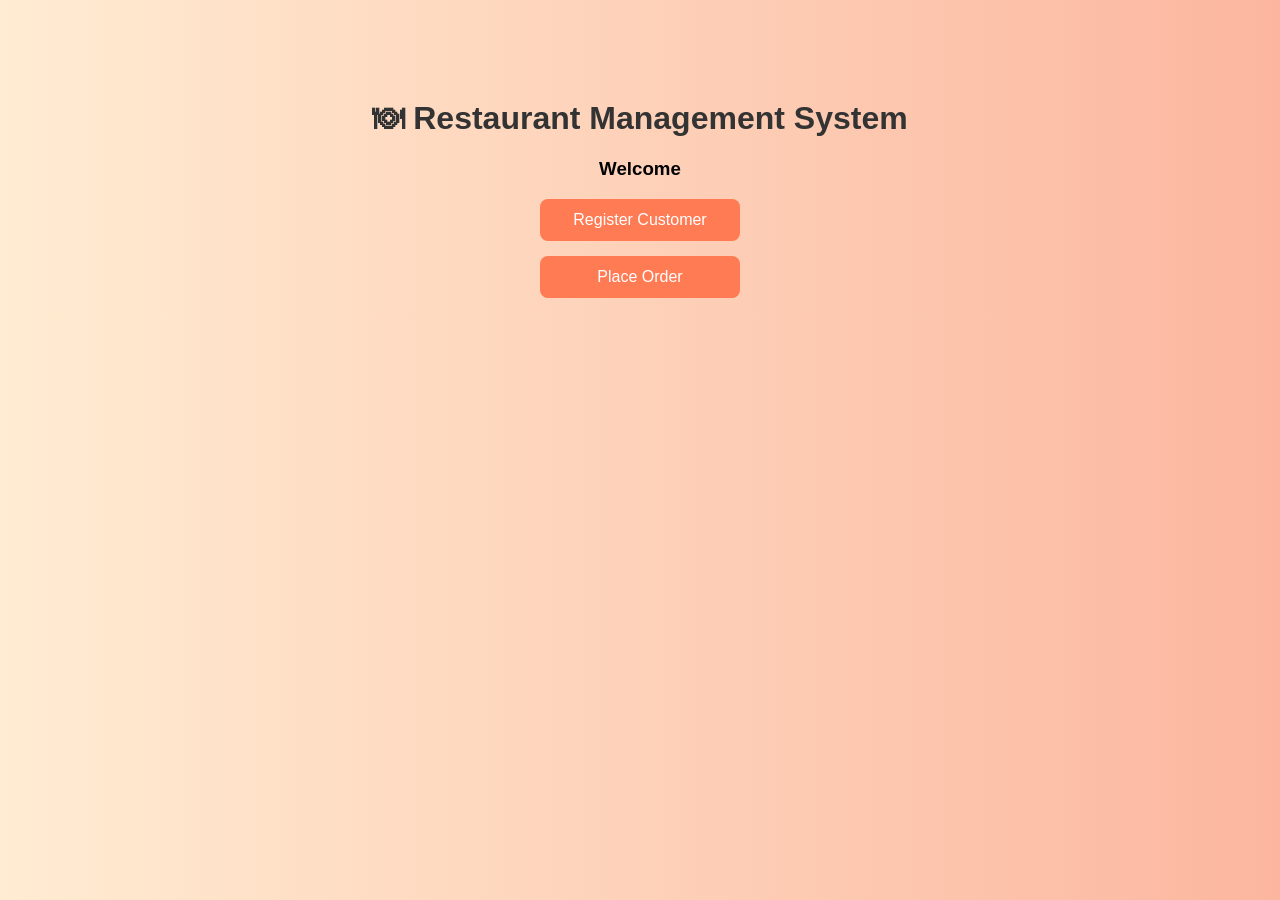
==== frontend/index.html @ b4f4a966 "Updated frontend" ====
<!DOCTYPE html>
<html>
<head>
    <meta charset="UTF-8">
    <title>Restaurant Management System</title>

    <style>
        body {
            font-family: Arial, sans-serif;
            background: linear-gradient(to right, #ffecd2, #fcb69f);
            text-align: center;
            margin: 0;
            padding: 0;
        }

        .container {
            margin-top: 100px;
        }

        h1 {
            color: #333;
        }

        .btn {
            display: block;
            width: 200px;
            margin: 15px auto;
            padding: 12px;
            font-size: 16px;
            color: white;
            background-color: #ff7b54;
            border: none;
            border-radius: 8px;
            cursor: pointer;
            transition: 0.3s;
        }

        .btn:hover {
            background-color: #ff5722;
        }
    </style>
</head>

<body>

<div class="container">
    <h1>🍽 Restaurant Management System</h1>
    <h3>Welcome</h3>

    <button class="btn" onclick="location.href='customer_form.html'">
        Register Customer
    </button>

    <button class="btn" onclick="location.href='order_form.html'">
        Place Order
    </button>
</div>

</body>
</html>
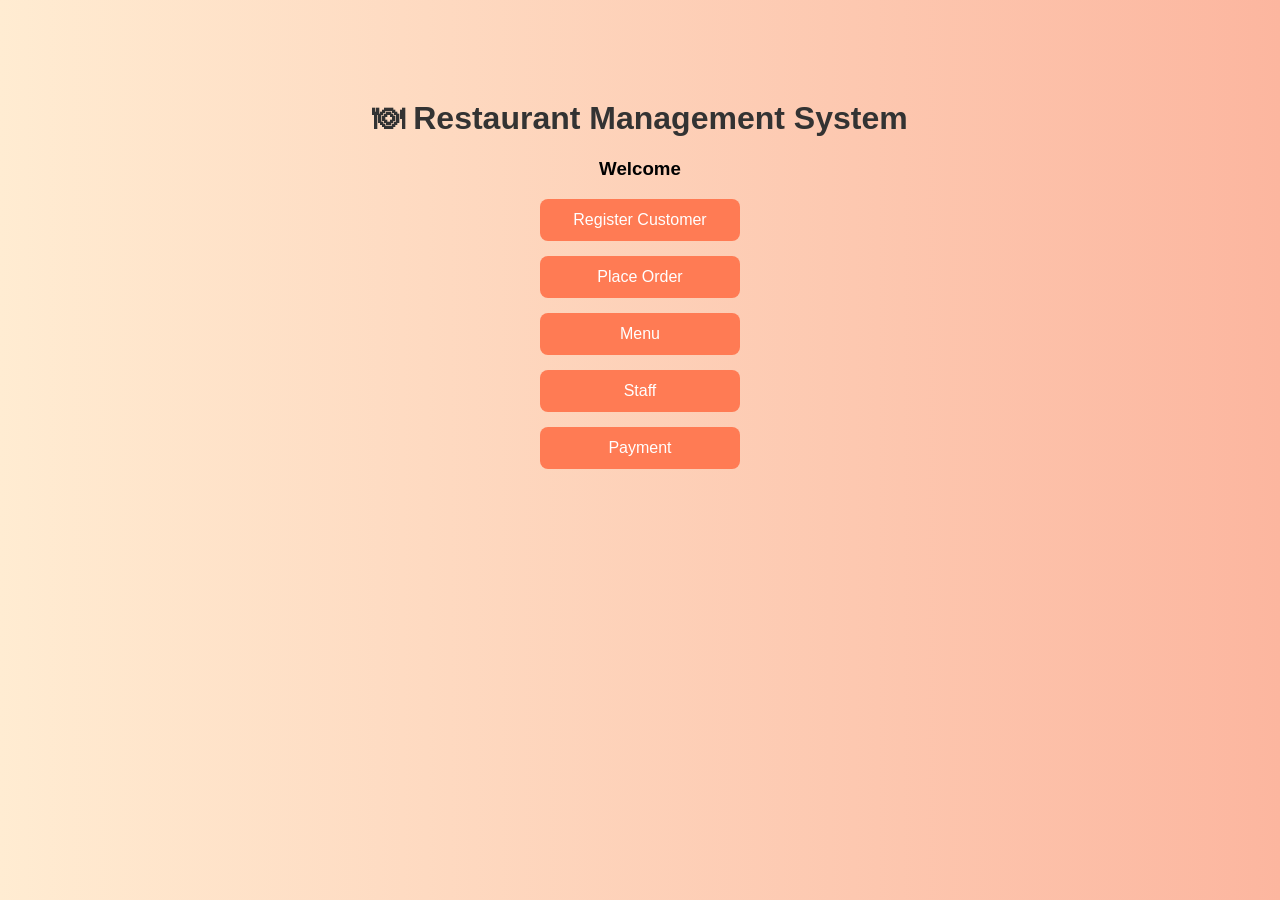
==== commit 0ecbed37: "Updated index with all entity navigation" ====
--- a/frontend/index.html
+++ b/frontend/index.html
@@ -54,6 +54,18 @@
     <button class="btn" onclick="location.href='order_form.html'">
         Place Order
     </button>
+    
+     <button class="btn" onclick="location.href='menu_form.html'">
+        Menu
+    </button>
+
+    <button class="btn" onclick="location.href='staff_form.html'">
+        Staff
+    </button>
+
+    <button class="btn" onclick="location.href='payment_form.html'">
+        Payment
+    </button>
 </div>
 
 </body>
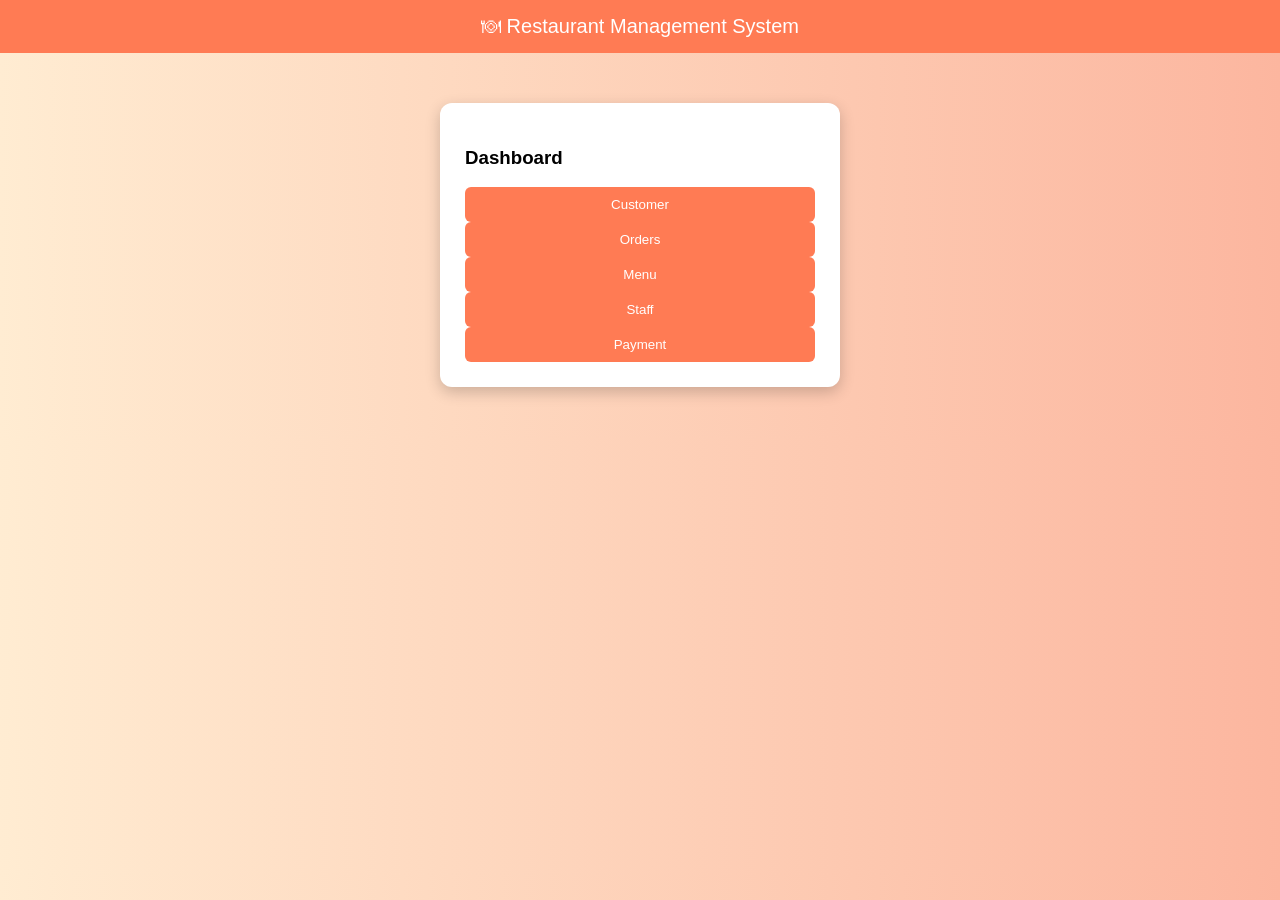
==== commit 5b298e75: "Upgraded UI to modern layout with navbar and cards" ====
--- a/frontend/index.html
+++ b/frontend/index.html
@@ -5,67 +5,75 @@
     <title>Restaurant Management System</title>
 
     <style>
-        body {
-            font-family: Arial, sans-serif;
-            background: linear-gradient(to right, #ffecd2, #fcb69f);
-            text-align: center;
-            margin: 0;
-            padding: 0;
-        }
+body {
+    font-family: 'Segoe UI', Arial;
+    background: linear-gradient(to right, #ffecd2, #fcb69f);
+    margin: 0;
+}
 
-        .container {
-            margin-top: 100px;
-        }
+/* Navbar */
+.navbar {
+    background-color: #ff7b54;
+    padding: 15px;
+    color: white;
+    font-size: 20px;
+    text-align: center;
+}
 
-        h1 {
-            color: #333;
-        }
+/* Card container */
+.container {
+    width: 350px;
+    margin: 50px auto;
+    background: white;
+    padding: 25px;
+    border-radius: 12px;
+    box-shadow: 0px 5px 15px rgba(0,0,0,0.2);
+}
 
-        .btn {
-            display: block;
-            width: 200px;
-            margin: 15px auto;
-            padding: 12px;
-            font-size: 16px;
-            color: white;
-            background-color: #ff7b54;
-            border: none;
-            border-radius: 8px;
-            cursor: pointer;
-            transition: 0.3s;
-        }
+/* Inputs */
+input, select, textarea {
+    width: 100%;
+    padding: 10px;
+    margin: 8px 0;
+    border-radius: 6px;
+    border: 1px solid #ccc;
+}
 
-        .btn:hover {
-            background-color: #ff5722;
-        }
-    </style>
+/* Buttons */
+button, input[type="submit"] {
+    width: 100%;
+    padding: 10px;
+    background-color: #ff7b54;
+    color: white;
+    border: none;
+    border-radius: 6px;
+    cursor: pointer;
+}
+
+button:hover {
+    background-color: #ff5722;
+}
+
+/* Back button */
+.back {
+    margin-top: 10px;
+    background: #555;
+}
+</style>
 </head>
 
 <body>
 
+<div class="navbar">🍽 Restaurant Management System</div>
+
 <div class="container">
-    <h1>🍽 Restaurant Management System</h1>
-    <h3>Welcome</h3>
+    <h3>Dashboard</h3>
 
-    <button class="btn" onclick="location.href='customer_form.html'">
-        Register Customer
-    </button>
-
-    <button class="btn" onclick="location.href='order_form.html'">
-        Place Order
-    </button>
-    
-     <button class="btn" onclick="location.href='menu_form.html'">
-        Menu
-    </button>
-
-    <button class="btn" onclick="location.href='staff_form.html'">
-        Staff
-    </button>
-
-    <button class="btn" onclick="location.href='payment_form.html'">
-        Payment
-    </button>
+    <button onclick="location.href='customer_form.html'">Customer</button>
+    <button onclick="location.href='order_form.html'">Orders</button>
+    <button onclick="location.href='menu_form.html'">Menu</button>
+    <button onclick="location.href='staff_form.html'">Staff</button>
+    <button onclick="location.href='payment_form.html'">Payment</button>
 </div>
 
 </body>
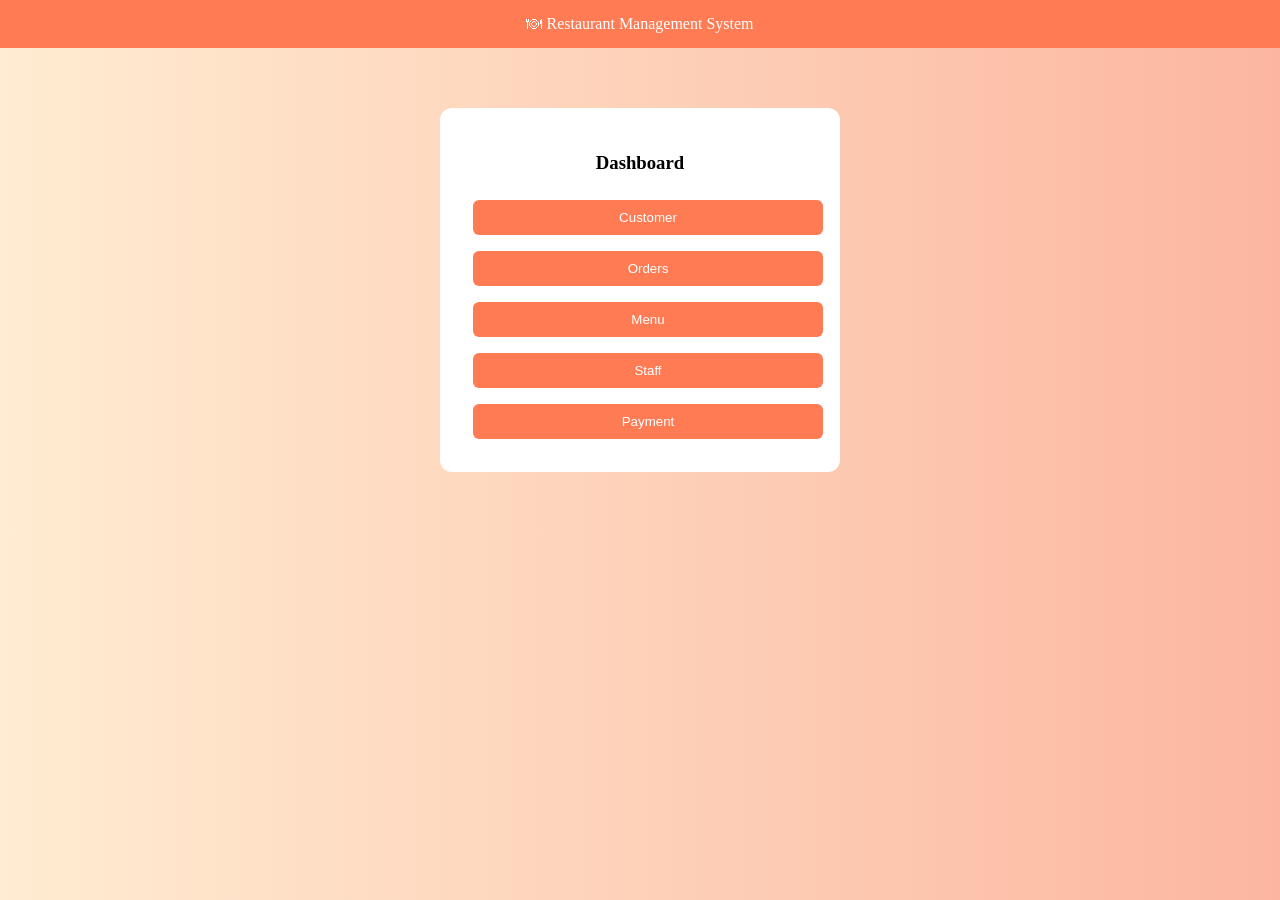
==== commit f9880ea9: "your message" ====
--- a/frontend/index.html
+++ b/frontend/index.html
@@ -1,63 +1,38 @@
 <!DOCTYPE html>
 <html>
 <head>
-    <meta charset="UTF-8">
-    <title>Restaurant Management System</title>
+<meta charset="UTF-8">
+<title>RMS</title>
 
-    <style>
+<style>
 body {
-    font-family: 'Segoe UI', Arial;
+    font-family: 'Segoe UI';
     background: linear-gradient(to right, #ffecd2, #fcb69f);
     margin: 0;
 }
-
-/* Navbar */
 .navbar {
-    background-color: #ff7b54;
+    background: #ff7b54;
+    color: white;
     padding: 15px;
-    color: white;
-    font-size: 20px;
     text-align: center;
 }
-
-/* Card container */
 .container {
     width: 350px;
-    margin: 50px auto;
+    margin: 60px auto;
     background: white;
     padding: 25px;
     border-radius: 12px;
-    box-shadow: 0px 5px 15px rgba(0,0,0,0.2);
+    text-align: center;
 }
-
-/* Inputs */
-input, select, textarea {
+button {
     width: 100%;
     padding: 10px;
-    margin: 8px 0;
-    border-radius: 6px;
-    border: 1px solid #ccc;
-}
-
-/* Buttons */
-button, input[type="submit"] {
-    width: 100%;
-    padding: 10px;
-    background-color: #ff7b54;
+    margin: 8px;
+    background: #ff7b54;
     color: white;
     border: none;
     border-radius: 6px;
     cursor: pointer;
-}
-
-button:hover {
-    background-color: #ff5722;
-}
-
-/* Back button */
-.back {
-    margin-top: 10px;
-    background: #555;
 }
 </style>
 </head>
@@ -67,13 +42,14 @@
 <div class="navbar">🍽 Restaurant Management System</div>
 
 <div class="container">
-    <h3>Dashboard</h3>
+<h3>Dashboard</h3>
 
-    <button onclick="location.href='customer_form.html'">Customer</button>
-    <button onclick="location.href='order_form.html'">Orders</button>
-    <button onclick="location.href='menu_form.html'">Menu</button>
-    <button onclick="location.href='staff_form.html'">Staff</button>
-    <button onclick="location.href='payment_form.html'">Payment</button>
+<button onclick="location.href='customer_form.html'">Customer</button>
+<button onclick="location.href='order_form.html'">Orders</button>
+<button onclick="location.href='menu_form.html'">Menu</button>
+<button onclick="location.href='staff_form.html'">Staff</button>
+<button onclick="location.href='payment_form.html'">Payment</button>
+
 </div>
 
 </body>
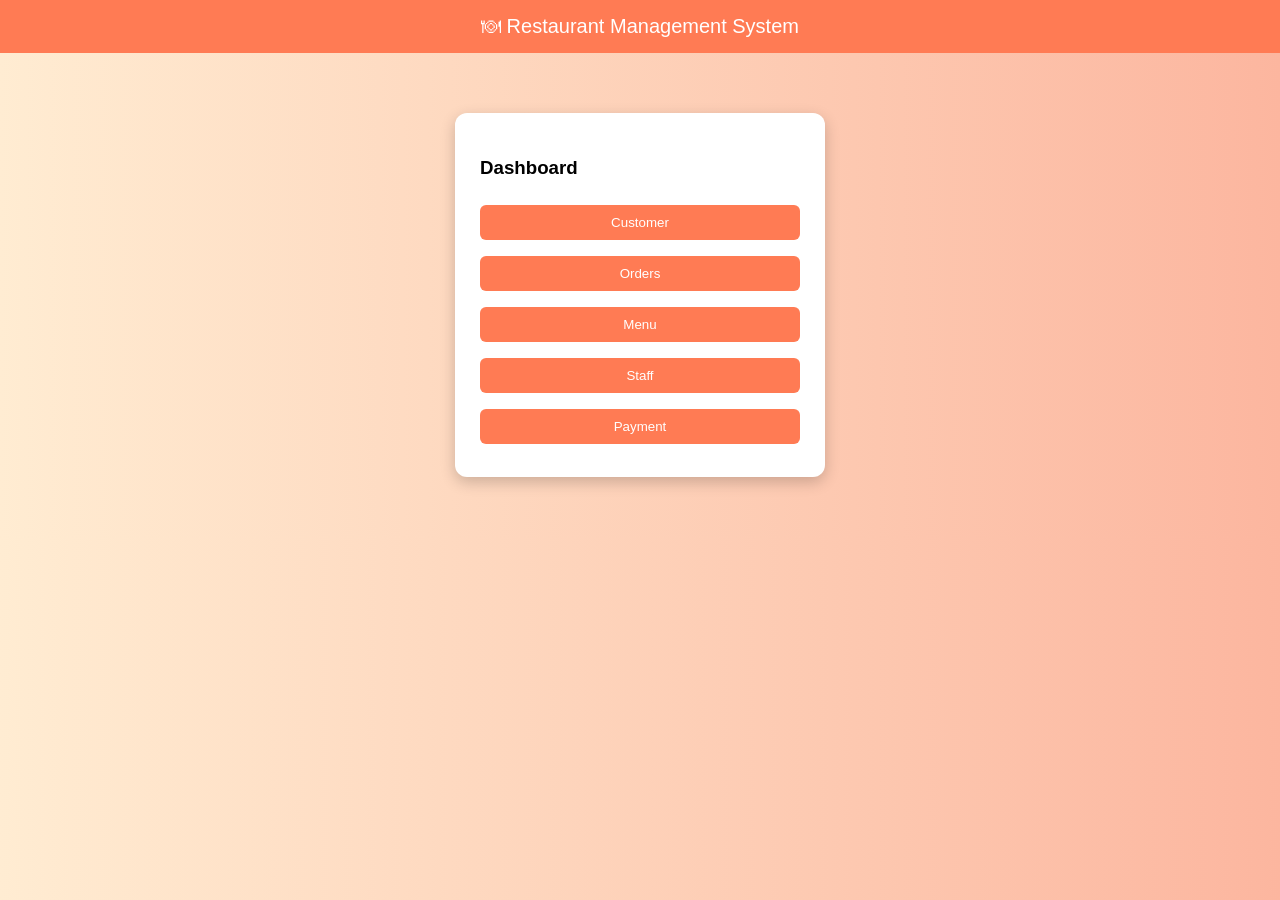
==== commit 5ef217f0: "moved stles to external css file" ====
--- a/frontend/index.html
+++ b/frontend/index.html
@@ -3,38 +3,8 @@
 <head>
 <meta charset="UTF-8">
 <title>RMS</title>
+<link rel="stylesheet" href="style.css">
 
-<style>
-body {
-    font-family: 'Segoe UI';
-    background: linear-gradient(to right, #ffecd2, #fcb69f);
-    margin: 0;
-}
-.navbar {
-    background: #ff7b54;
-    color: white;
-    padding: 15px;
-    text-align: center;
-}
-.container {
-    width: 350px;
-    margin: 60px auto;
-    background: white;
-    padding: 25px;
-    border-radius: 12px;
-    text-align: center;
-}
-button {
-    width: 100%;
-    padding: 10px;
-    margin: 8px;
-    background: #ff7b54;
-    color: white;
-    border: none;
-    border-radius: 6px;
-    cursor: pointer;
-}
-</style>
 </head>
 
 <body>
--- a/frontend/style.css
+++ b/frontend/style.css
@@ -0,0 +1,63 @@
+body {
+    font-family: 'Segoe UI', Arial;
+    background: linear-gradient(to right, #ffecd2, #fcb69f);
+    margin: 0;
+}
+
+.navbar {
+    background-color: #ff7b54;
+    padding: 15px;
+    color: white;
+    font-size: 20px;
+    text-align: center;
+}
+
+.container {
+    width: 320px;
+    margin: 60px auto;
+    background: white;
+    padding: 25px;
+    border-radius: 12px;
+    box-shadow: 0px 5px 15px rgba(0,0,0,0.2);
+}
+
+input {
+    width: 100%;
+    padding: 10px;
+    margin: 10px 0;
+    border-radius: 6px;
+    border: 1px solid #ccc;
+    box-sizing: border-box;
+}
+
+input[type="submit"] {
+    background-color: #ff7b54;
+    color: white;
+    font-weight: bold;
+    border: none;
+    cursor: pointer;
+}
+
+input[type="submit"]:hover {
+    background-color: #ff5722;
+}
+
+button {
+    width: 100%;
+    padding: 10px;
+    margin: 8px 0;
+    background: #ff7b54;
+    color: white;
+    border: none;
+    border-radius: 6px;
+    cursor: pointer;
+}
+
+.back {
+    background: #333;
+    color: white;
+}
+
+.back:hover {
+    background: #000;
+}
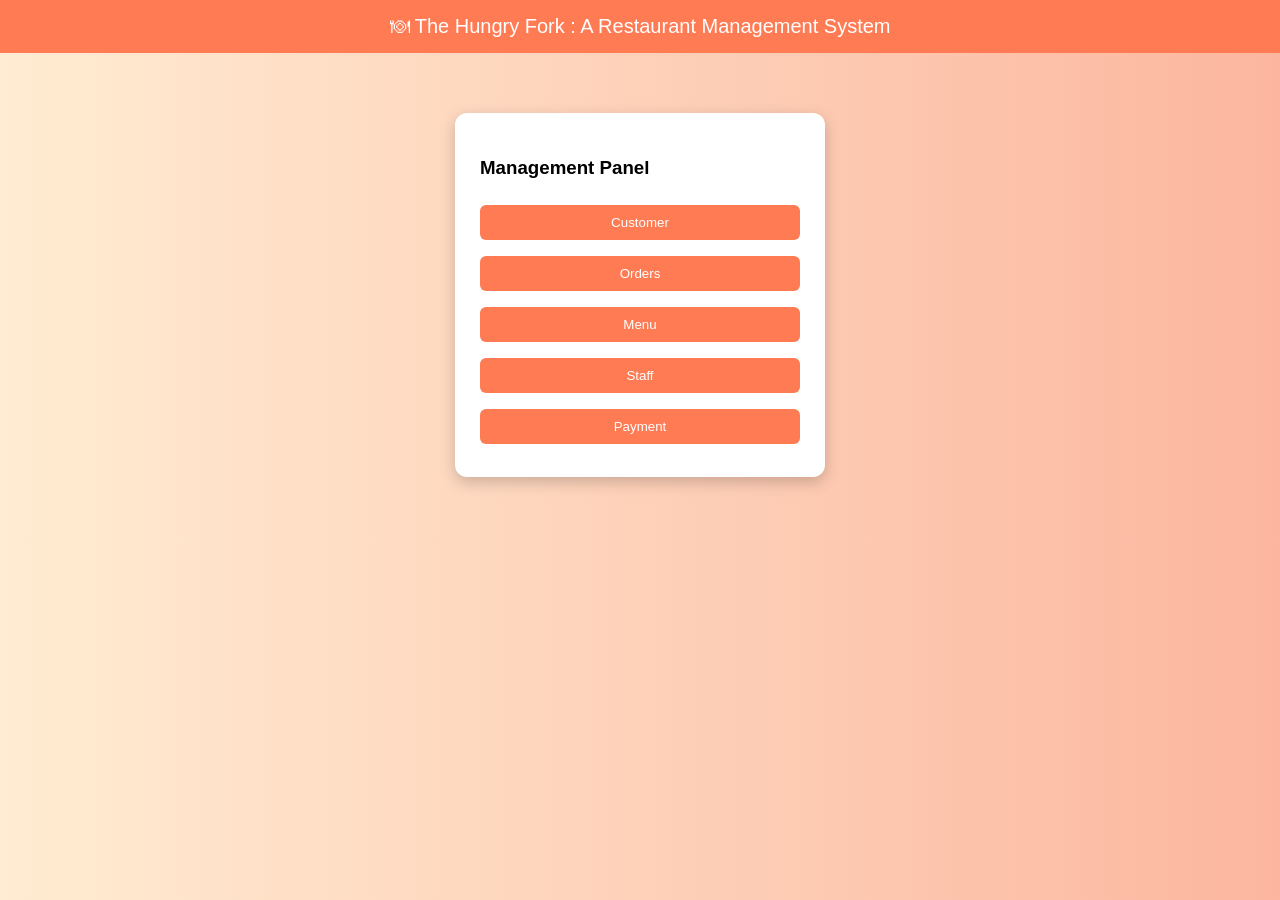
==== commit b7021dac: "Updated UI with restaurant branding" ====
--- a/frontend/index.html
+++ b/frontend/index.html
@@ -9,10 +9,10 @@
 
 <body>
 
-<div class="navbar">🍽 Restaurant Management System</div>
+<div class="navbar"> 🍽 The Hungry Fork : A Restaurant Management System</div>
 
 <div class="container">
-<h3>Dashboard</h3>
+<h3> Management Panel </h3>
 
 <button onclick="location.href='customer_form.html'">Customer</button>
 <button onclick="location.href='order_form.html'">Orders</button>
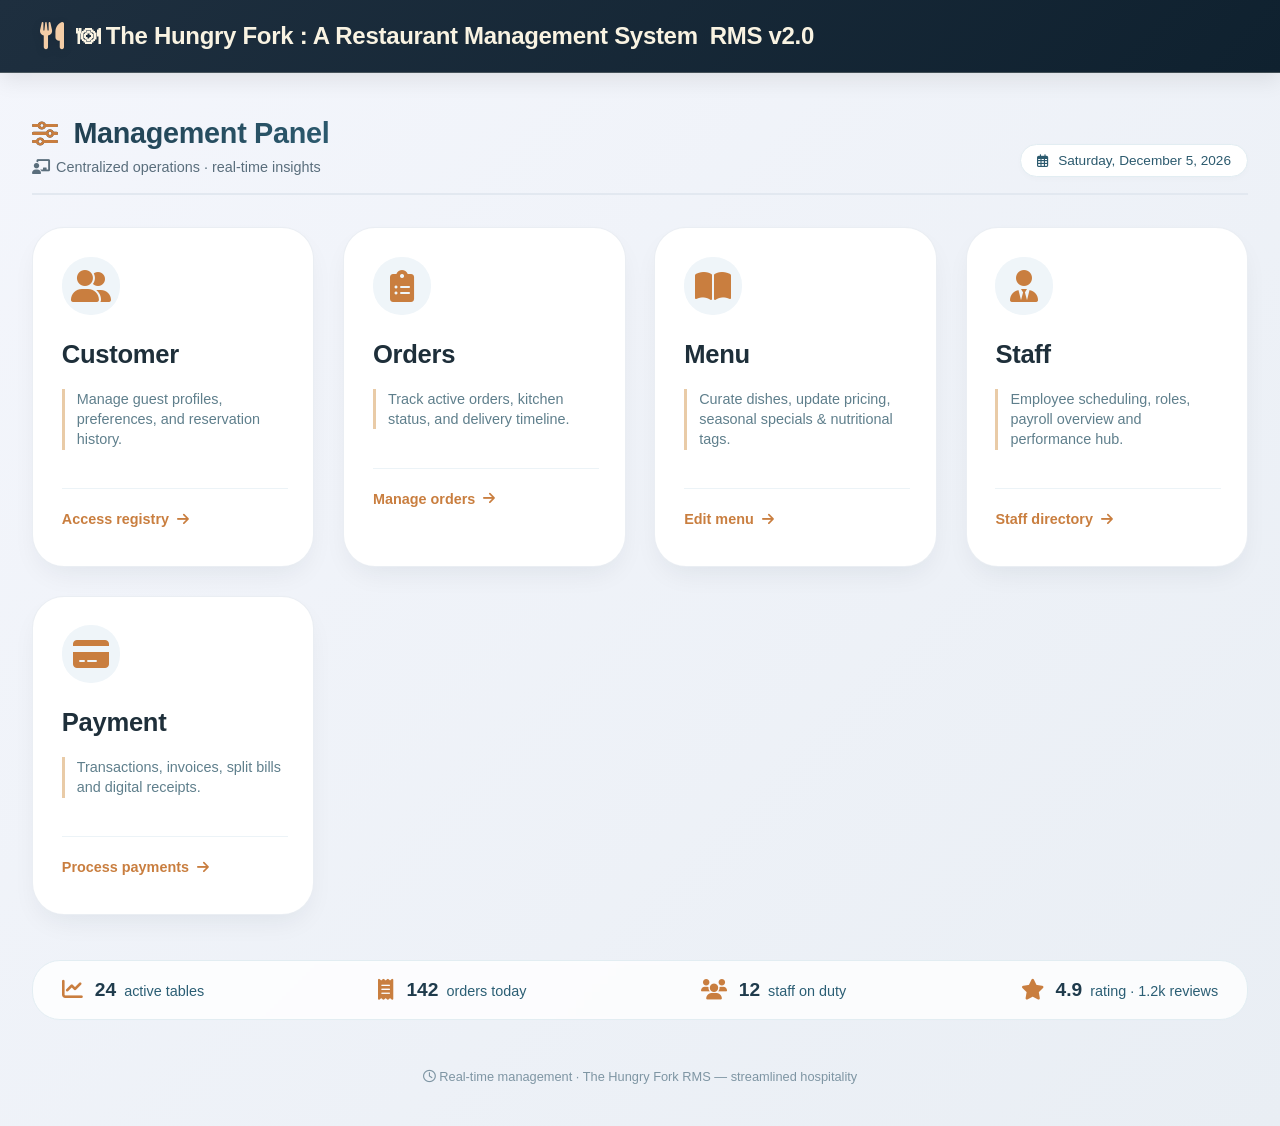
==== commit ffcd021d: "Updated UI, Changes codes in all forms" ====
--- a/frontend/index.html
+++ b/frontend/index.html
@@ -1,26 +1,137 @@
 <!DOCTYPE html>
-<html>
+<html lang="en">
 <head>
-<meta charset="UTF-8">
-<title>RMS</title>
-<link rel="stylesheet" href="style.css">
-
+  <meta charset="UTF-8">
+  <meta name="viewport" content="width=device-width, initial-scale=1.0, user-scalable=yes">
+  <title>The Hungry Fork | RMS Dashboard</title>
+  <link rel="stylesheet" href="style.css">
+  <link rel="stylesheet" href="https://cdnjs.cloudflare.com/ajax/libs/font-awesome/6.0.0-beta3/css/all.min.css">
 </head>
-
 <body>
 
-<div class="navbar"> 🍽 The Hungry Fork : A Restaurant Management System</div>
-
-<div class="container">
-<h3> Management Panel </h3>
-
-<button onclick="location.href='customer_form.html'">Customer</button>
-<button onclick="location.href='order_form.html'">Orders</button>
-<button onclick="location.href='menu_form.html'">Menu</button>
-<button onclick="location.href='staff_form.html'">Staff</button>
-<button onclick="location.href='payment_form.html'">Payment</button>
-
+<div class="navbar">
+  <i class="fas fa-utensils"></i>
+  🍽 The Hungry Fork : A Restaurant Management System
+  <span>RMS v2.0</span>
 </div>
 
+<div class="dashboard-container">
+  <div class="header-section">
+    <div class="title-area">
+      <h3><i class="fas fa-sliders-h" style="font-size: 1.6rem; margin-right: 8px; color: #c97e3f;"></i> Management Panel</h3>
+      <p><i class="fas fa-chalkboard-user"></i> Centralized operations · real‑time insights</p>
+    </div>
+    <div class="date-badge">
+      <i class="far fa-calendar-alt"></i> 
+      <span id="liveDate"></span>
+    </div>
+  </div>
+
+  <div class="management-grid">
+    <div class="card" data-module="customer">
+      <div class="card-inner">
+        <div class="card-icon"><i class="fas fa-user-friends"></i></div>
+        <h4>Customer</h4>
+        <div class="card-desc">Manage guest profiles, preferences, and reservation history.</div>
+        <div class="card-action">
+          <button class="btn-modern" data-action="customer"><span>Access registry</span> <i class="fas fa-arrow-right"></i></button>
+        </div>
+      </div>
+    </div>
+
+    <div class="card" data-module="orders">
+      <div class="card-inner">
+        <div class="card-icon"><i class="fas fa-clipboard-list"></i></div>
+        <h4>Orders</h4>
+        <div class="card-desc">Track active orders, kitchen status, and delivery timeline.</div>
+        <div class="card-action">
+          <button class="btn-modern" data-action="orders"><span>Manage orders</span> <i class="fas fa-arrow-right"></i></button>
+        </div>
+      </div>
+    </div>
+
+    <div class="card" data-module="menu">
+      <div class="card-inner">
+        <div class="card-icon"><i class="fas fa-book-open"></i></div>
+        <h4>Menu</h4>
+        <div class="card-desc">Curate dishes, update pricing, seasonal specials & nutritional tags.</div>
+        <div class="card-action">
+          <button class="btn-modern" data-action="menu"><span>Edit menu</span> <i class="fas fa-arrow-right"></i></button>
+        </div>
+      </div>
+    </div>
+
+    <div class="card" data-module="staff">
+      <div class="card-inner">
+        <div class="card-icon"><i class="fas fa-user-tie"></i></div>
+        <h4>Staff</h4>
+        <div class="card-desc">Employee scheduling, roles, payroll overview and performance hub.</div>
+        <div class="card-action">
+          <button class="btn-modern" data-action="staff"><span>Staff directory</span> <i class="fas fa-arrow-right"></i></button>
+        </div>
+      </div>
+    </div>
+
+    <div class="card" data-module="payment">
+      <div class="card-inner">
+        <div class="card-icon"><i class="fas fa-credit-card"></i></div>
+        <h4>Payment</h4>
+        <div class="card-desc">Transactions, invoices, split bills and digital receipts.</div>
+        <div class="card-action">
+          <button class="btn-modern" data-action="payment"><span>Process payments</span> <i class="fas fa-arrow-right"></i></button>
+        </div>
+      </div>
+    </div>
+  </div>
+
+  <div class="stats-row">
+    <div class="stat-item"><i class="fas fa-chart-line"></i><div><span class="stat-number">24</span> active tables</div></div>
+    <div class="stat-item"><i class="fas fa-receipt"></i><div><span class="stat-number">142</span> orders today</div></div>
+    <div class="stat-item"><i class="fas fa-users"></i><div><span class="stat-number">12</span> staff on duty</div></div>
+    <div class="stat-item"><i class="fas fa-star"></i><div><span class="stat-number">4.9</span> rating · 1.2k reviews</div></div>
+  </div>
+  <footer><i class="far fa-clock"></i> Real-time management · The Hungry Fork RMS — streamlined hospitality</footer>
+</div>
+
+<script>
+  (function() {
+    const dateElem = document.getElementById('liveDate');
+    if (dateElem) {
+      const now = new Date();
+      const options = { weekday: 'long', year: 'numeric', month: 'long', day: 'numeric' };
+      dateElem.textContent = now.toLocaleDateString(undefined, options);
+    }
+
+    const routeMap = {
+      customer: 'customer_form.html',
+      orders: 'order_form.html',
+      menu: 'menu_form.html',
+      staff: 'staff_form.html',
+      payment: 'payment_form.html'
+    };
+
+    function navigateTo(moduleId) {
+      const targetFile = routeMap[moduleId];
+      if (targetFile) window.location.href = targetFile;
+    }
+
+    document.querySelectorAll('.btn-modern[data-action]').forEach(btn => {
+      btn.addEventListener('click', (e) => {
+        e.stopPropagation();
+        const action = btn.getAttribute('data-action');
+        if (routeMap[action]) navigateTo(action);
+      });
+    });
+
+    document.querySelectorAll('.card').forEach(card => {
+      card.addEventListener('click', (e) => {
+        if (e.target.closest('.btn-modern')) return;
+        const module = card.getAttribute('data-module');
+        if (routeMap[module]) navigateTo(module);
+      });
+      card.style.cursor = 'pointer';
+    });
+  })();
+</script>
 </body>
 </html>
--- a/frontend/style.css
+++ b/frontend/style.css
@@ -1,63 +1,518 @@
+/* ========== GLOBAL STYLES ========== */
+* {
+    margin: 0;
+    padding: 0;
+    box-sizing: border-box;
+}
+
 body {
-    font-family: 'Segoe UI', Arial;
-    background: linear-gradient(to right, #ffecd2, #fcb69f);
+    font-family: 'Segoe UI', 'Inter', Arial, sans-serif;
+    background: linear-gradient(135deg, #f4f6fc 0%, #e9eef4 100%);
+    min-height: 100vh;
+    color: #1a2c3e;
+    line-height: 1.4;
+}
+
+/* ========== NAVBAR STYLES ========== */
+.navbar {
+    background: linear-gradient(135deg, #1e2f3f 0%, #0f212f 100%);
+    padding: 1.2rem 2.5rem;
+    font-size: 1.5rem;
+    font-weight: 600;
+    letter-spacing: -0.3px;
+    color: #f9f3e2;
+    box-shadow: 0 8px 20px rgba(0, 0, 0, 0.08);
+    display: flex;
+    align-items: center;
+    gap: 12px;
+    border-bottom: 1px solid rgba(255, 248, 225, 0.2);
+}
+
+.navbar i {
+    font-size: 1.7rem;
+    filter: drop-shadow(0 2px 4px rgba(0,0,0,0.1));
+    color: #f4cda6;
+}
+
+/* ========== CONTAINER & CARD STYLES ========== */
+.container {
+    max-width: 550px;
+    margin: 2.5rem auto;
+    padding: 0 1.5rem;
+}
+
+.container > form, .container > div {
+    background: #ffffff;
+    border-radius: 32px;
+    box-shadow: 0 20px 35px -12px rgba(0, 32, 48, 0.12);
+    padding: 2rem;
+    border: 1px solid rgba(203, 213, 225, 0.5);
+}
+
+h3 {
+    text-align: center;
+    color: #1e2f3a;
+    font-size: 1.5rem;
+    font-weight: 700;
+    margin-bottom: 1.5rem;
+    letter-spacing: -0.3px;
+}
+
+/* ========== FORM INPUT STYLES ========== */
+input, select, textarea {
+    width: 100%;
+    padding: 0.9rem 1rem;
+    margin: 10px 0;
+    border-radius: 20px;
+    border: 1.5px solid #e2eaf0;
+    font-family: 'Segoe UI', 'Inter', Arial, sans-serif;
+    font-size: 0.95rem;
+    transition: all 0.2s ease;
+    background: #ffffff;
+    color: #1f3848;
+    font-weight: 500;
+    box-sizing: border-box;
+}
+
+input:focus, select:focus, textarea:focus {
+    outline: none;
+    border-color: #c97e3f;
+    box-shadow: 0 0 0 3px rgba(201, 126, 63, 0.15);
+}
+
+input::placeholder {
+    color: #b7ccd8;
+    font-weight: 400;
+}
+
+/* ========== BUTTON STYLES ========== */
+input[type="submit"], button {
+    width: 100%;
+    padding: 0.9rem 1rem;
+    margin: 12px 0 8px 0;
+    border-radius: 40px;
+    font-weight: 700;
+    font-size: 0.95rem;
+    font-family: 'Segoe UI', 'Inter', Arial, sans-serif;
+    cursor: pointer;
+    transition: all 0.25s;
+    border: none;
+}
+
+input[type="submit"] {
+    background: linear-gradient(105deg, #c97e3f 0%, #b6632a 100%);
+    color: white;
+    box-shadow: 0 4px 10px rgba(185, 95, 35, 0.25);
+}
+
+input[type="submit"]:hover {
+    background: linear-gradient(105deg, #b6632a 0%, #9f4f1f 100%);
+    transform: translateY(-2px);
+    box-shadow: 0 8px 18px rgba(185, 95, 35, 0.3);
+}
+
+.back, button:not(.btn-modern) {
+    background: #f1f5f9;
+    border: 1.5px solid #dce5ec;
+    color: #4f6f80;
+    font-weight: 600;
+}
+
+.back:hover, button:not(.btn-modern):hover {
+    background: #e9f0f5;
+    border-color: #c4d3de;
+    color: #2c5568;
+    transform: translateY(-1px);
+}
+
+/* Button group for multiple buttons */
+.button-group {
+    display: flex;
+    gap: 1rem;
+    margin-top: 0.5rem;
+}
+
+.button-group input[type="submit"],
+.button-group button {
+    flex: 1;
+}
+
+/* ========== DASHBOARD SPECIFIC STYLES ========== */
+.dashboard-container {
+    max-width: 1300px;
+    margin: 2.5rem auto;
+    padding: 0 2rem;
+}
+
+.header-section {
+    display: flex;
+    justify-content: space-between;
+    align-items: flex-end;
+    flex-wrap: wrap;
+    margin-bottom: 2rem;
+    border-bottom: 2px solid #e2e8f0;
+    padding-bottom: 1rem;
+}
+
+.title-area h3 {
+    font-size: 1.8rem;
+    font-weight: 700;
+    background: linear-gradient(120deg, #1f3b4c, #2c5a6e);
+    background-clip: text;
+    -webkit-background-clip: text;
+    color: transparent;
+    letter-spacing: -0.3px;
+    margin-bottom: 0.25rem;
+    text-align: left;
+}
+
+.title-area p {
+    color: #5a6e7c;
+    font-weight: 500;
+    font-size: 0.9rem;
+    display: flex;
+    align-items: center;
+    gap: 6px;
+}
+
+.date-badge {
+    background: white;
+    padding: 0.4rem 1rem;
+    border-radius: 60px;
+    font-size: 0.85rem;
+    font-weight: 500;
+    box-shadow: 0 2px 6px rgba(0,0,0,0.02);
+    border: 1px solid #e2edf2;
+    color: #2c5a6e;
+}
+
+.date-badge i {
+    margin-right: 6px;
+    font-size: 0.8rem;
+}
+
+/* Card Grid */
+.management-grid {
+    display: grid;
+    grid-template-columns: repeat(auto-fit, minmax(280px, 1fr));
+    gap: 1.8rem;
+    margin-top: 1.2rem;
+}
+
+.card {
+    background: #ffffff;
+    border-radius: 32px;
+    box-shadow: 0 12px 28px -8px rgba(0, 32, 48, 0.08);
+    transition: all 0.25s ease;
+    border: 1px solid rgba(203, 213, 225, 0.4);
+    overflow: hidden;
+    cursor: pointer;
+}
+
+.card:hover {
+    transform: translateY(-6px);
+    box-shadow: 0 24px 36px -12px rgba(0, 32, 48, 0.18);
+    border-color: #cfdfe9;
+}
+
+.card-inner {
+    padding: 1.8rem 1.6rem 2rem 1.8rem;
+    display: flex;
+    flex-direction: column;
+    gap: 1rem;
+}
+
+.card-icon {
+    width: 58px;
+    height: 58px;
+    background: #eff5f9;
+    border-radius: 28px;
+    display: flex;
+    align-items: center;
+    justify-content: center;
+    font-size: 2rem;
+    color: #c97e3f;
+    transition: all 0.2s;
+    margin-bottom: 0.5rem;
+}
+
+.card:hover .card-icon {
+    background: #f7ede3;
+    color: #b45f2b;
+    transform: scale(1.02);
+}
+
+.card h4 {
+    font-size: 1.6rem;
+    font-weight: 700;
+    color: #1e2f3a;
+    letter-spacing: -0.3px;
     margin: 0;
-}
-
-.navbar {
-    background-color: #ff7b54;
-    padding: 15px;
-    color: white;
-    font-size: 20px;
+    line-height: 1.2;
+}
+
+.card-desc {
+    color: #5f7f8c;
+    font-weight: 500;
+    font-size: 0.9rem;
+    line-height: 1.4;
+    margin: 0.2rem 0 0.6rem 0;
+    border-left: 3px solid #e9cba7;
+    padding-left: 12px;
+}
+
+.card-action {
+    display: flex;
+    align-items: center;
+    justify-content: space-between;
+    margin-top: 0.8rem;
+    border-top: 1px solid #ecf3f7;
+    padding-top: 1rem;
+}
+
+.btn-modern {
+    background: transparent;
+    border: none;
+    font-weight: 600;
+    font-size: 0.9rem;
+    color: #c97e3f;
+    display: inline-flex;
+    align-items: center;
+    gap: 8px;
+    cursor: pointer;
+    font-family: 'Segoe UI', 'Inter', Arial, sans-serif;
+    transition: 0.2s;
+    padding: 0.4rem 0;
+    width: auto;
+    margin: 0;
+}
+
+.btn-modern i {
+    font-size: 0.85rem;
+    transition: transform 0.2s;
+}
+
+.btn-modern:hover {
+    color: #a4521c;
+    background: transparent;
+    transform: none;
+}
+
+.btn-modern:hover i {
+    transform: translateX(4px);
+}
+
+/* Stats Row */
+.stats-row {
+    display: flex;
+    flex-wrap: wrap;
+    gap: 1.2rem;
+    margin-top: 2.8rem;
+    background: #ffffffcc;
+    backdrop-filter: blur(2px);
+    border-radius: 28px;
+    padding: 1rem 1.8rem;
+    border: 1px solid #e2edf2;
+    justify-content: space-between;
+    align-items: center;
+}
+
+.stat-item {
+    display: flex;
+    align-items: center;
+    gap: 12px;
+    font-size: 0.9rem;
+    font-weight: 500;
+    color: #2b5e74;
+    cursor: default;
+}
+
+.stat-item i {
+    font-size: 1.3rem;
+    color: #c97e3f;
+}
+
+.stat-number {
+    font-weight: 800;
+    font-size: 1.2rem;
+    color: #1f3b4c;
+    margin-right: 4px;
+}
+
+/* Footer */
+footer {
     text-align: center;
-}
-
-.container {
-    width: 320px;
-    margin: 60px auto;
-    background: white;
-    padding: 25px;
-    border-radius: 12px;
-    box-shadow: 0px 5px 15px rgba(0,0,0,0.2);
-}
-
-input {
+    margin-top: 3rem;
+    margin-bottom: 1.5rem;
+    font-size: 0.8rem;
+    color: #7e95a3;
+    font-weight: 500;
+}
+
+/* Info Summary (for payment page) */
+.info-summary {
+    background: #faf9f7;
+    border-radius: 24px;
+    padding: 1rem 1.5rem;
+    margin-top: 1.5rem;
+    border-left: 4px solid #c97e3f;
+    display: flex;
+    align-items: center;
+    gap: 12px;
+    flex-wrap: wrap;
+}
+
+.info-summary i {
+    font-size: 1.3rem;
+    color: #c97e3f;
+}
+
+.info-summary p {
+    font-size: 0.8rem;
+    color: #557a8a;
+    font-weight: 500;
+    margin: 0;
+}
+
+/* Payment mode chips */
+.payment-mode-group {
+    display: flex;
+    flex-wrap: wrap;
+    gap: 12px;
+    margin: 10px 0;
+}
+
+.mode-option {
+    flex: 1;
+    min-width: 100px;
+}
+
+.mode-option input {
+    display: none;
+}
+
+.mode-option label {
+    display: flex;
+    align-items: center;
+    justify-content: center;
+    gap: 10px;
+    padding: 0.8rem 0.5rem;
+    background: #f8fafc;
+    border: 1.5px solid #e2eaf0;
+    border-radius: 40px;
+    font-weight: 600;
+    font-size: 0.9rem;
+    color: #446c7e;
+    cursor: pointer;
+    transition: all 0.2s;
+    margin-bottom: 0;
     width: 100%;
-    padding: 10px;
-    margin: 10px 0;
-    border-radius: 6px;
-    border: 1px solid #ccc;
-    box-sizing: border-box;
-}
-
-input[type="submit"] {
-    background-color: #ff7b54;
-    color: white;
-    font-weight: bold;
-    border: none;
-    cursor: pointer;
-}
-
-input[type="submit"]:hover {
-    background-color: #ff5722;
-}
-
-button {
-    width: 100%;
-    padding: 10px;
-    margin: 8px 0;
-    background: #ff7b54;
-    color: white;
-    border: none;
-    border-radius: 6px;
-    cursor: pointer;
-}
-
-.back {
-    background: #333;
-    color: white;
-}
-
-.back:hover {
-    background: #000;
+}
+
+.mode-option input:checked + label {
+    background: #fef5ea;
+    border-color: #c97e3f;
+    color: #b45f2b;
+    box-shadow: 0 2px 8px rgba(201, 126, 63, 0.15);
+}
+
+.mode-option label i {
+    font-size: 1.1rem;
+}
+
+/* Form hints */
+.form-hint {
+    font-size: 0.7rem;
+    color: #8aa4b2;
+    margin-top: 4px;
+    margin-left: 8px;
+}
+
+.required-star {
+    color: #e07c3c;
+    margin-left: 4px;
+}
+
+/* Breadcrumb */
+.breadcrumb {
+    max-width: 700px;
+    margin: 1.5rem auto 0.5rem auto;
+    padding: 0 1.5rem;
+}
+
+.breadcrumb a {
+    color: #c97e3f;
+    text-decoration: none;
+    font-weight: 500;
+    font-size: 0.85rem;
+    display: inline-flex;
+    align-items: center;
+    gap: 6px;
+    transition: color 0.2s;
+}
+
+.breadcrumb a:hover {
+    color: #a4521c;
+}
+
+.breadcrumb span {
+    color: #6c8695;
+    font-size: 0.85rem;
+}
+
+/* Responsive */
+@media (max-width: 680px) {
+    .navbar {
+        padding: 1rem 1.5rem;
+        font-size: 1.2rem;
+    }
+    
+    .dashboard-container {
+        padding: 0 1.2rem;
+    }
+    
+    .card-inner {
+        padding: 1.4rem;
+    }
+    
+    .stats-row {
+        flex-direction: column;
+        align-items: flex-start;
+        gap: 0.8rem;
+    }
+    
+    .container {
+        padding: 0 1rem;
+        margin: 1.5rem auto;
+    }
+    
+    .container > form, .container > div {
+        padding: 1.5rem;
+    }
+    
+    .button-group {
+        flex-direction: column;
+        gap: 0.5rem;
+    }
+    
+    .payment-mode-group {
+        flex-direction: column;
+    }
+    
+    .mode-option {
+        min-width: auto;
+    }
+}
+
+/* Utility Classes */
+.text-center {
+    text-align: center;
+}
+
+.mt-2 {
+    margin-top: 1rem;
+}
+
+.mb-2 {
+    margin-bottom: 1rem;
 }
